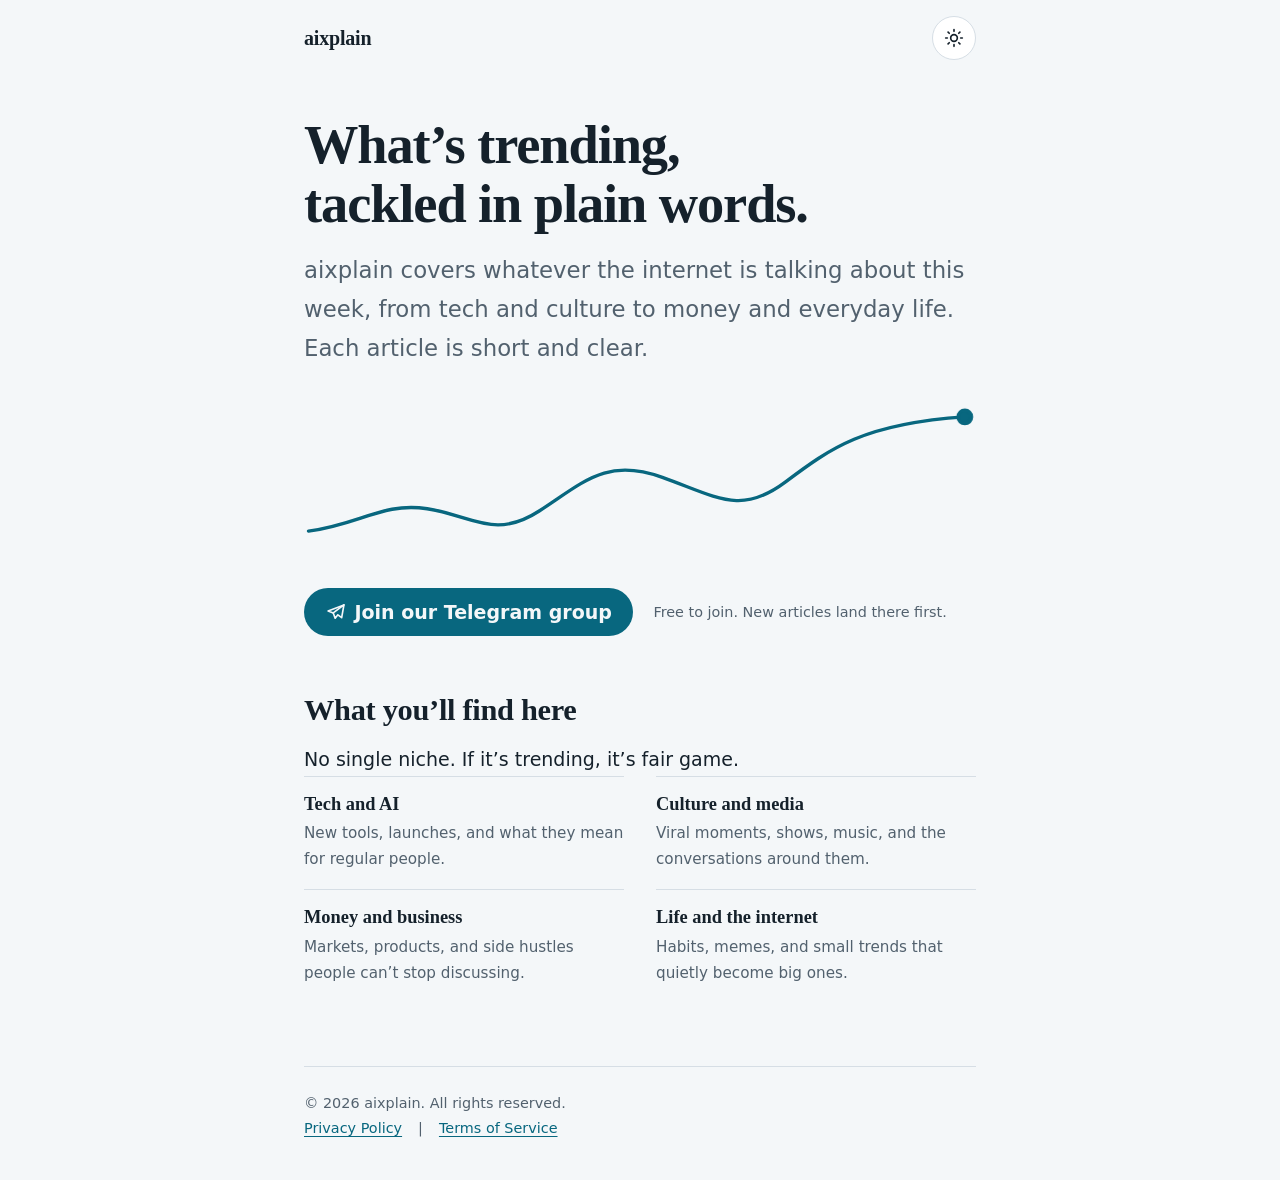
==== index.html @ e037e6d0 "First version" ====
<!doctype html>
<html lang="en">
  <head>
    <meta charset="utf-8" />
    <meta
      name="viewport"
      content="width=device-width, initial-scale=1, viewport-fit=cover"
    />
    <title>aixplain | Trend Chaser</title>
    <meta
      name="description"
      content="aixplain tackle whatever is trending, from tech and culture to money and the internet, in clear, quick reads."
    />
    <meta name="author" content="omniswa-ai" />
    <meta
      name="robots"
      content="index, follow, max-snippet:-1, max-image-preview:large"
    />
    <meta name="color-scheme" content="light dark" />
    <meta
      name="theme-color"
      content="#f4f7f9"
      media="(prefers-color-scheme: light)"
    />
    <meta
      name="theme-color"
      content="#0e151c"
      media="(prefers-color-scheme: dark)"
    />
    <link rel="canonical" href="https://omniswa-ai.github.io/3NDING/" />
    <meta property="og:type" content="website" />
    <meta property="og:site_name" content="aixplain" />
    <meta property="og:locale" content="en_US" />
    <meta property="og:title" content="aixplain | Trend Chaser" />
    <meta
      property="og:description"
      content="Clear, quick reads on whatever is trending, written with the help of AI."
    />
    <meta property="og:url" content="https://omniswa-ai.github.io/3NDING/" />
    <meta name="twitter:card" content="summary" />
    <meta name="twitter:title" content="aixplain | Trend Chaser" />
    <meta
      name="twitter:description"
      content="Clear, quick reads on whatever is trending, written with the help of AI."
    />
    <link rel="stylesheet" href="css/blog.css" />
    <link rel="stylesheet" href="css/index.css" />
    <script type="application/ld+json">
      {
        "@context": "https://schema.org",
        "@type": "WebSite",
        "name": "aixplain",
        "url": "https://omniswa-ai.github.io/3NDING/",
        "description": "Clear, quick reads on whatever is trending.",
        "inLanguage": "en",
        "publisher": { "@type": "Organization", "name": "aixplain" }
      }
    </script>
    <script>
      try {
        var t = localStorage.getItem("theme");
        if (t === "light" || t === "dark")
          document.documentElement.dataset.theme = t;
      } catch (e) {}
    </script>
  </head>
  <body>
    <a class="skip" href="#main">Skip to main content</a>

    <div class="wrap">
      <header class="masthead">
        <a class="brand" href="./">aixplain</a>
        <button
          class="icon-btn"
          type="button"
          id="theme-toggle"
          aria-label="Switch theme"
        >
          <svg
            id="icon-sun"
            width="20"
            height="20"
            viewBox="0 0 24 24"
            fill="none"
            stroke="currentColor"
            stroke-width="2"
            stroke-linecap="round"
            aria-hidden="true"
          >
            <circle cx="12" cy="12" r="4" />
            <path
              d="M12 2v2M12 20v2M4.9 4.9l1.4 1.4M17.7 17.7l1.4 1.4M2 12h2M20 12h2M4.9 19.1l1.4-1.4M17.7 6.3l1.4-1.4"
            />
          </svg>
          <svg
            id="icon-moon"
            width="20"
            height="20"
            viewBox="0 0 24 24"
            fill="none"
            stroke="currentColor"
            stroke-width="2"
            stroke-linecap="round"
            stroke-linejoin="round"
            aria-hidden="true"
            hidden
          >
            <path d="M21 12.8A9 9 0 1 1 11.2 3a7 7 0 0 0 9.8 9.8z" />
          </svg>
        </button>
      </header>
    </div>

    <main id="main" class="wrap">
      <section class="hero" aria-labelledby="hero-title">
        <h1 id="hero-title">What’s trending, tackled in plain words.</h1>
        <p class="deck">
          aixplain covers whatever the internet is talking about this week, from
          tech and culture to money and everyday life. Each article is short and
          clear.
        </p>

        <svg
          class="trend"
          viewBox="0 0 600 140"
          fill="none"
          stroke="currentColor"
          stroke-width="3"
          stroke-linecap="round"
          stroke-linejoin="round"
          aria-hidden="true"
        >
          <path
            class="trend__line"
            pathLength="1"
            d="M4 118 C 50 112, 70 92, 110 98 S 170 126, 210 100 S 270 52, 320 70 S 390 104, 430 74 S 500 22, 590 16"
          />
          <circle
            class="trend__dot"
            cx="590"
            cy="16"
            r="6"
            fill="currentColor"
          />
        </svg>

        <div class="cta">
          <a
            class="btn"
            href="https://t.me/your-group-name"
            rel="noopener"
            target="_blank"
          >
            <svg
              width="20"
              height="20"
              viewBox="0 0 24 24"
              fill="none"
              stroke="currentColor"
              stroke-width="2"
              stroke-linecap="round"
              stroke-linejoin="round"
              aria-hidden="true"
            >
              <path d="M21.5 3.5 2.5 10.8l6.2 2.3 2.3 6.4 3.2-4.1 4.6 3.4z" />
              <path d="m8.7 13.1 12.8-9.6" />
            </svg>
            Join our Telegram group
          </a>
          <p class="cta__note">Free to join. New articles land there first.</p>
        </div>
      </section>

      <section aria-labelledby="topics-title">
        <h2 id="topics-title">What you’ll find here</h2>
        <p>No single niche. If it’s trending, it’s fair game.</p>
        <dl class="topics">
          <div>
            <dt>Tech and AI</dt>
            <dd>New tools, launches, and what they mean for regular people.</dd>
          </div>
          <div>
            <dt>Culture and media</dt>
            <dd>
              Viral moments, shows, music, and the conversations around them.
            </dd>
          </div>
          <div>
            <dt>Money and business</dt>
            <dd>
              Markets, products, and side hustles people can’t stop discussing.
            </dd>
          </div>
          <div>
            <dt>Life and the internet</dt>
            <dd>
              Habits, memes, and small trends that quietly become big ones.
            </dd>
          </div>
        </dl>
      </section>
    </main>

    <div class="wrap">
      <footer>
        <div>
          © <span id="current-year">2026</span> aixplain. All rights reserved.
        </div>
        <div class="legal">
          <a href="#">Privacy Policy</a> |
          <a href="#"> Terms of Service</a>
        </div>
      </footer>
    </div>

    <script src="js/index.js" type="module" defer></script>
  </body>
</html>
---- css/blog.css ----
:root {
  color-scheme: light dark;
  --bg: light-dark(#f4f7f9, #0e151c);
  --surface: light-dark(#ffffff, #151f29);
  --text: light-dark(#15212b, #e3eaf0);
  --muted: light-dark(#52616e, #9bacb9);
  --accent: light-dark(#08677f, #62c6e4);
  --border: light-dark(#d6dee5, #263441);
  --code: light-dark(#e8eef3, #182430);
  --font-body:
    ui-sans-serif, system-ui, -apple-system, "Segoe UI", Roboto,
    "Helvetica Neue", Arial, sans-serif;
  --font-head:
    ui-serif, "Iowan Old Style", "Palatino Linotype", Georgia,
    "Times New Roman", serif;
  --font-mono:
    ui-monospace, SFMono-Regular, Menlo, Consolas, "Liberation Mono", monospace;
  --radius: 0.75rem;
  --ease: cubic-bezier(0.2, 0.7, 0.2, 1);
  box-sizing: border-box;
  padding-top: env(safe-area-inset-top, 0px);
  padding-bottom: env(safe-area-inset-bottom, 0px);
}
:root[data-theme="light"] {
  color-scheme: light;
}
:root[data-theme="dark"] {
  color-scheme: dark;
}
html {
  scroll-behavior: smooth;
  scroll-padding-top: calc(env(safe-area-inset-top, 0px) + 1rem);
  -webkit-text-size-adjust: 100%;
}
html:has(dialog[open]) {
  overflow: hidden;
}
*,
*::before,
*::after {
  box-sizing: border-box;
}
* {
  margin: 0;
}
body {
  min-height: 100dvh;
  padding-bottom: 6.5rem;
  background: var(--bg);
  color: var(--text);
  font: clamp(1.0625rem, 1rem + 0.3vw, 1.1875rem)/1.7 var(--font-body);
  -webkit-font-smoothing: antialiased;
  overflow-x: hidden;
}
button {
  font: inherit;
  color: inherit;
  cursor: pointer;
}
svg {
  display: block;
  flex: none;
}
svg[hidden] {
  display: none;
}
:focus-visible {
  outline: 2px solid var(--accent);
  outline-offset: 3px;
  border-radius: 0.25rem;
}
.skip {
  position: absolute;
  inset-inline-start: 1rem;
  top: -4rem;
  padding: 0.6rem 1rem;
  background: var(--accent);
  color: var(--bg);
  border-radius: 0.5rem;
  z-index: 30;
}
.skip:focus {
  top: 1rem;
}
.wrap {
  width: min(100% - 2rem, 42rem);
  margin-inline: auto;
}

.masthead {
  display: flex;
  align-items: center;
  justify-content: space-between;
  padding-block: 1rem;
}
.brand {
  font: 700 1.25rem var(--font-head);
  color: var(--text);
  text-decoration: none;
  letter-spacing: -0.01em;
}
.icon-btn {
  display: grid;
  place-items: center;
  width: 2.75rem;
  height: 2.75rem;
  border: 1px solid var(--border);
  border-radius: 50%;
  background: var(--surface);
}
.icon-btn:hover {
  border-color: var(--accent);
}

article > header {
  padding-block: 2.5rem 1rem;
}
h1 {
  font: 700 clamp(2.1rem, 1.4rem + 3.4vw, 3.4rem)/1.08 var(--font-head);
  letter-spacing: -0.02em;
  text-wrap: balance;
}
.deck {
  margin-top: 1.1rem;
  color: var(--muted);
  font-size: 1.2em;
  text-wrap: pretty;
}
.meta {
  display: flex;
  flex-wrap: wrap;
  gap: 0.25rem 1rem;
  margin-top: 1.5rem;
  padding-top: 1rem;
  border-top: 1px solid var(--border);
  color: var(--muted);
  font-size: 0.9rem;
}
h2,
h3 {
  scroll-margin-top: 1rem;
  text-wrap: balance;
}
h2 {
  margin-top: 3rem;
  font: 700 clamp(1.5rem, 1.2rem + 1.2vw, 1.9rem)/1.2 var(--font-head);
  letter-spacing: -0.01em;
}
h3 {
  margin-top: 2rem;
  font: 650 1.15rem/1.35 var(--font-body);
}
h2 + *,
h3 + * {
  margin-top: 0.9rem;
}
p,
ul,
ol,
.table-wrap,
pre {
  margin-top: 1.1rem;
}
h2 + p,
h3 + p,
h2 + h3 {
  margin-top: 0.9rem;
}
p {
  max-width: 65ch;
  text-wrap: pretty;
}
a {
  color: var(--accent);
  text-underline-offset: 0.2em;
  text-decoration-thickness: 1px;
}
a:hover {
  text-decoration-thickness: 2px;
}
ul,
ol {
  padding-inline-start: 1.4rem;
  max-width: 65ch;
}
li {
  padding-inline-start: 0.25rem;
}
li + li {
  margin-top: 0.45rem;
}
li::marker {
  color: var(--accent);
}
hr {
  height: 1px;
  margin-block: 3rem;
  border: 0;
  background: var(--border);
}
code {
  padding: 0.12em 0.35em;
  border-radius: 0.35rem;
  background: var(--code);
  font: 0.88em var(--font-mono);
}
pre {
  padding: 1rem 1.1rem;
  border-radius: var(--radius);
  background: var(--code);
  border: 1px solid var(--border);
  overflow-x: auto;
  font: 0.875rem/1.65 var(--font-mono);
  tab-size: 2;
}
pre code {
  padding: 0;
  background: none;
  font: inherit;
}
.table-wrap {
  overflow-x: auto;
  border: 1px solid var(--border);
  border-radius: var(--radius);
  background: var(--surface);
}
table {
  width: 100%;
  border-collapse: collapse;
  font-size: 0.95rem;
}
caption {
  padding: 0.8rem 1rem;
  text-align: start;
  color: var(--muted);
  font-size: 0.85rem;
}
th,
td {
  padding: 0.7rem 1rem;
  text-align: start;
  vertical-align: top;
  border-top: 1px solid var(--border);
}
th {
  font-weight: 650;
  white-space: nowrap;
}
thead th {
  color: var(--muted);
  font-size: 0.8rem;
  font-weight: 600;
}
footer {
  margin-top: 4rem;
  padding-block: 1.5rem;
  border-top: 1px solid var(--border);
  color: var(--muted);
  font-size: 0.9rem;
}
.legal {
  display: flex;
  gap: 0 1rem;
}

.pill {
  position: fixed;
  inset-inline: 0;
  bottom: calc(env(safe-area-inset-bottom, 0px) + 0.75rem);
  z-index: 10;
  display: flex;
  width: max-content;
  max-width: calc(100% - 1rem);
  margin-inline: auto;
  gap: 0.15rem;
  padding: 0.3rem;
  border: 1px solid var(--border);
  border-radius: 999px;
  background: color-mix(in srgb, var(--surface) 86%, transparent);
  -webkit-backdrop-filter: blur(14px);
  backdrop-filter: blur(14px);
  box-shadow: 0 8px 28px rgb(0 0 0 / 0.16);
}
.pill button {
  display: flex;
  align-items: center;
  gap: 0.45rem;
  min-height: 2.75rem;
  padding-inline: 0.95rem;
  border: 0;
  border-radius: 999px;
  background: none;
  font-size: 0.9rem;
  font-weight: 550;
}
.pill button:hover {
  background: var(--code);
}
.pill svg {
  color: var(--accent);
}
.toast {
  position: fixed;
  inset-inline: 0;
  bottom: calc(env(safe-area-inset-bottom, 0px) + 4.8rem);
  z-index: 11;
  width: max-content;
  max-width: calc(100% - 2rem);
  margin-inline: auto;
  padding: 0.55rem 1rem;
  border-radius: 999px;
  background: var(--text);
  color: var(--bg);
  font-size: 0.9rem;
  opacity: 0;
  transform: translateY(0.5rem);
  transition:
    opacity 0.2s,
    transform 0.2s var(--ease);
  pointer-events: none;
}
.toast[data-show] {
  opacity: 1;
  transform: none;
}

.sheet {
  width: 100%;
  max-width: 40rem;
  max-height: 72dvh;
  margin: auto auto 0;
  padding: 0;
  border: 1px solid var(--border);
  border-bottom: 0;
  border-radius: 1.25rem 1.25rem 0 0;
  background: var(--surface);
  color: var(--text);
  overflow: hidden;
}
.sheet[open] {
  display: flex;
  flex-direction: column;
  animation: rise 0.28s var(--ease);
}
.sheet::backdrop {
  background: rgb(5 10 15 / 0.5);
  animation: fade 0.28s;
}
.sheet__head {
  display: flex;
  align-items: center;
  justify-content: space-between;
  padding: 1.1rem 1rem 0.5rem 1.25rem;
}
.sheet__head::before {
  content: "";
  position: absolute;
  top: 0.5rem;
  inset-inline: 0;
  width: 2.5rem;
  height: 0.25rem;
  margin-inline: auto;
  border-radius: 1rem;
  background: var(--border);
}
.sheet__title {
  font: 700 1.15rem var(--font-head);
}
.toc {
  overflow-y: auto;
  overscroll-behavior: contain;
  padding: 0 0.75rem calc(env(safe-area-inset-bottom, 0px) + 1rem);
  list-style: none;
  margin: 0;
  max-width: none;
}
.toc li {
  margin: 0;
  padding: 0;
}
.toc a {
  display: block;
  padding: 0.65rem 0.75rem;
  border-radius: 0.6rem;
  color: var(--text);
  text-decoration: none;
  line-height: 1.35;
}
.toc a:hover {
  background: var(--code);
}
.toc [data-level="3"] a {
  padding-inline-start: 1.75rem;
  color: var(--muted);
  font-size: 0.95rem;
}
.toc a[aria-current="true"] {
  background: var(--code);
  color: var(--accent);
  font-weight: 600;
}
@keyframes rise {
  from {
    transform: translateY(100%);
  }
}
@keyframes fade {
  from {
    opacity: 0;
  }
}
@media (prefers-reduced-motion: reduce) {
  html {
    scroll-behavior: auto;
  }
  *,
  *::before,
  *::after {
    animation-duration: 0.01ms !important;
    transition-duration: 0.01ms !important;
  }
}
---- css/index.css ----
/* Home page styles. Loads after blog.css and reuses its tokens. */
body {
  padding-bottom: 1rem;
}

.hero {
  padding-block: 2.5rem 0.5rem;
}
.hero .deck {
  max-width: 52ch;
}

/* Trend line: the one memorable element */
.trend {
  width: 100%;
  height: auto;
  margin-top: 2rem;
  color: var(--accent);
  overflow: visible;
}
.trend__line {
  stroke-dasharray: 1;
  stroke-dashoffset: 1;
  animation: draw 1.8s var(--ease) 0.2s forwards;
}
.trend__dot {
  opacity: 0;
  animation: pop 0.4s var(--ease) 1.8s forwards;
}
@keyframes draw {
  to {
    stroke-dashoffset: 0;
  }
}
@keyframes pop {
  to {
    opacity: 1;
  }
}

/* Single call to action */
.cta {
  display: flex;
  flex-wrap: wrap;
  align-items: center;
  gap: 0.75rem 1.25rem;
  margin-top: 2rem;
}
.cta__note {
  margin: 0;
  color: var(--muted);
  font-size: 0.9rem;
}
.btn {
  display: inline-flex;
  align-items: center;
  gap: 0.55rem;
  min-height: 2.75rem;
  padding: 0.5rem 1.35rem;
  border-radius: 999px;
  background: var(--accent);
  color: var(--bg);
  font-weight: 650;
  text-decoration: none;
}
.btn:hover {
  filter: brightness(1.08);
}
.btn:focus-visible {
  outline-offset: 3px;
  border-radius: 999px;
}

/* Topics: ruled list, not cards */
.topics {
  display: grid;
  grid-template-columns: repeat(auto-fit, minmax(min(100%, 17rem), 1fr));
  column-gap: 2rem;
}
.topics > div {
  padding-block: 1rem;
  border-top: 1px solid var(--border);
}
.topics dt {
  font: 700 1.15rem/1.3 var(--font-head);
}
.topics dd {
  margin-top: 0.3rem;
  color: var(--muted);
  font-size: 0.95rem;
}
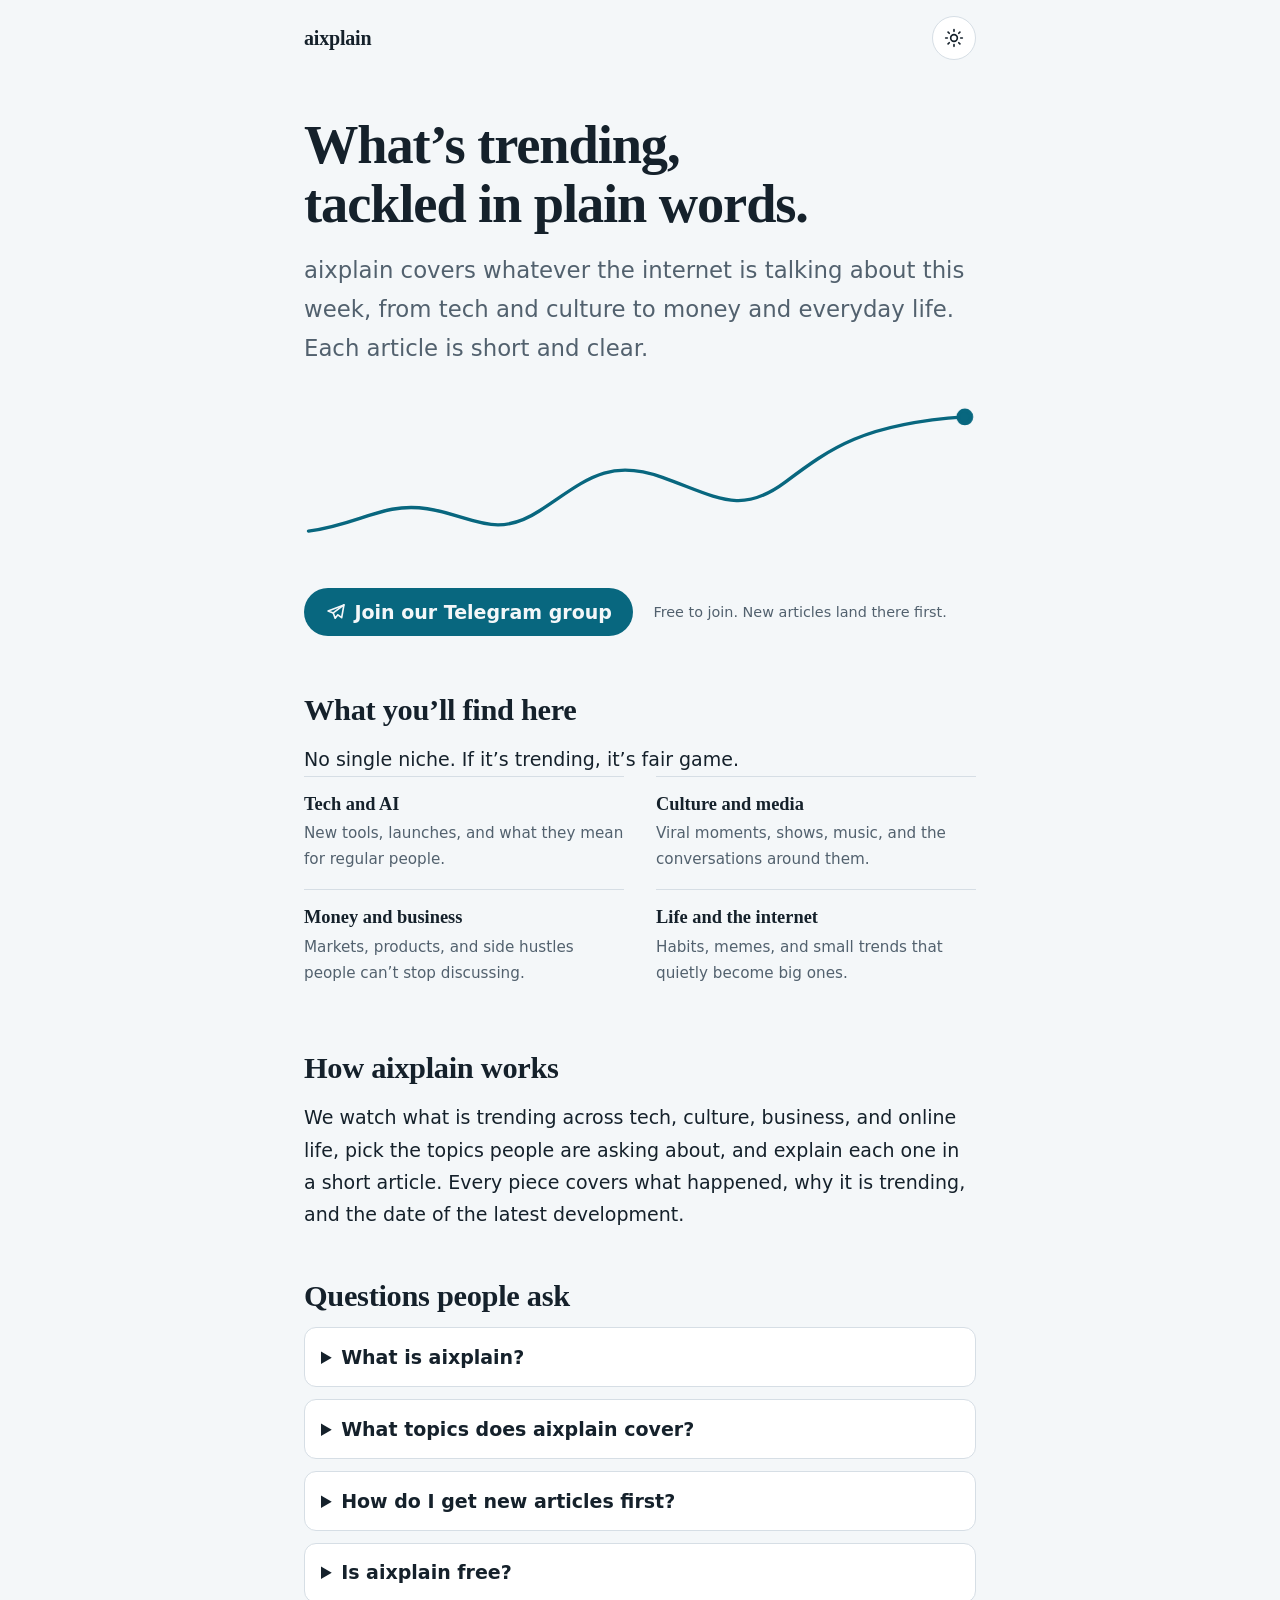
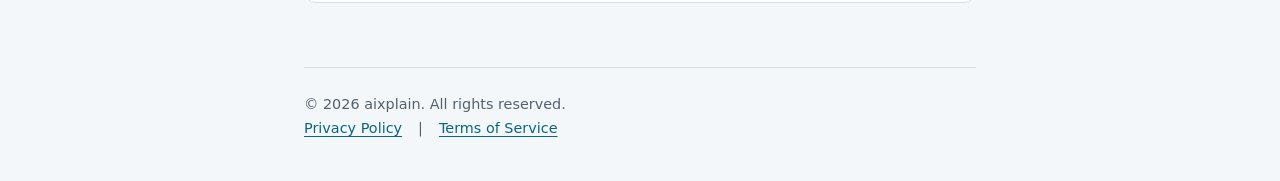
==== commit 5e9c2207: "Final version" ====
--- a/index.html
+++ b/index.html
@@ -1,218 +1,192 @@
 <!doctype html>
 <html lang="en">
-  <head>
-    <meta charset="utf-8" />
-    <meta
-      name="viewport"
-      content="width=device-width, initial-scale=1, viewport-fit=cover"
-    />
-    <title>aixplain | Trend Chaser</title>
-    <meta
-      name="description"
-      content="aixplain tackle whatever is trending, from tech and culture to money and the internet, in clear, quick reads."
-    />
-    <meta name="author" content="omniswa-ai" />
-    <meta
-      name="robots"
-      content="index, follow, max-snippet:-1, max-image-preview:large"
-    />
-    <meta name="color-scheme" content="light dark" />
-    <meta
-      name="theme-color"
-      content="#f4f7f9"
-      media="(prefers-color-scheme: light)"
-    />
-    <meta
-      name="theme-color"
-      content="#0e151c"
-      media="(prefers-color-scheme: dark)"
-    />
-    <link rel="canonical" href="https://omniswa-ai.github.io/3NDING/" />
-    <meta property="og:type" content="website" />
-    <meta property="og:site_name" content="aixplain" />
-    <meta property="og:locale" content="en_US" />
-    <meta property="og:title" content="aixplain | Trend Chaser" />
-    <meta
-      property="og:description"
-      content="Clear, quick reads on whatever is trending, written with the help of AI."
-    />
-    <meta property="og:url" content="https://omniswa-ai.github.io/3NDING/" />
-    <meta name="twitter:card" content="summary" />
-    <meta name="twitter:title" content="aixplain | Trend Chaser" />
-    <meta
-      name="twitter:description"
-      content="Clear, quick reads on whatever is trending, written with the help of AI."
-    />
-    <link rel="stylesheet" href="css/blog.css" />
-    <link rel="stylesheet" href="css/index.css" />
-    <script type="application/ld+json">
+
+<head>
+  <meta charset="utf-8" />
+  <meta name="viewport" content="width=device-width, initial-scale=1, viewport-fit=cover" />
+  <title>aixplain | Trending Topics Explained in Plain Words</title>
+  <meta name="description"
+    content="aixplain explains what's trending in AI, tech, culture, money, and online life in short, plain-language articles you can read in a few minutes. Free to read." />
+  <meta name="keywords"
+    content="trending topics, AI news explained, tech trends, internet culture, viral topics, money and business trends" />
+  <meta name="author" content="xclnt-sensai" />
+  <meta name="robots" content="index, follow, max-snippet:-1, max-image-preview:large" />
+  <meta name="color-scheme" content="light dark" />
+  <meta name="theme-color" content="#f4f7f9" media="(prefers-color-scheme: light)" />
+  <meta name="theme-color" content="#0e151c" media="(prefers-color-scheme: dark)" />
+  <link rel="canonical" href="https://aixplain.pages.dev" />
+  <meta property="og:type" content="website" />
+  <meta property="og:site_name" content="aixplain" />
+  <meta property="og:locale" content="en_US" />
+  <meta property="og:title" content="aixplain | Trending Topics Explained in Plain Words" />
+  <meta property="og:description" content="Short, plain-language articles on whatever is trending in AI, tech, culture, and money." />
+  <meta property="og:url" content="https://aixplain.pages.dev" />
+  <meta property="og:image" content="https://aixplain.pages.dev/images/aixplain-home.webp" />
+  <meta property="og:image:width" content="1200" />
+  <meta property="og:image:height" content="630" />
+  <meta property="og:image:alt" content="aixplain: trending topics explained in plain words" />
+  <meta name="twitter:card" content="summary_large_image" />
+  <meta name="twitter:title" content="aixplain | Trending Topics Explained in Plain Words" />
+  <meta name="twitter:description" content="Short, plain-language articles on whatever is trending." />
+  <meta name="twitter:image" content="https://aixplain.pages.dev/images/aixplain-home.webp" /> 
+  <link rel="stylesheet" href="css/blog.css" />
+  <link rel="stylesheet" href="css/index.css" />
+  <script type="application/ld+json">
+  {
+    "@context": "https://schema.org",
+    "@graph": [
       {
-        "@context": "https://schema.org",
         "@type": "WebSite",
+        "@id": "https://aixplain.pages.dev/#website",
         "name": "aixplain",
-        "url": "https://omniswa-ai.github.io/3NDING/",
-        "description": "Clear, quick reads on whatever is trending.",
+        "url": "https://aixplain.pages.dev/",
+        "description": "Short, plain-language articles on whatever is trending in tech, culture, money, and the internet.",
         "inLanguage": "en",
-        "publisher": { "@type": "Organization", "name": "aixplain" }
+        "publisher": { "@id": "https://aixplain.pages.dev/#org" }
+      },
+      {
+        "@type": "Organization",
+        "@id": "https://aixplain.pages.dev/#org",
+        "name": "aixplain",
+        "url": "https://aixplain.pages.dev/"
+      },
+      {
+        "@type": "Blog",
+        "@id": "https://aixplain.pages.dev/#blog",
+        "name": "aixplain",
+        "url": "https://aixplain.pages.dev/blogs/",
+        "isPartOf": { "@id": "https://aixplain.pages.dev/#website" },
+        "inLanguage": "en"
       }
-    </script>
-    <script>
-      try {
-        var t = localStorage.getItem("theme");
-        if (t === "light" || t === "dark")
-          document.documentElement.dataset.theme = t;
-      } catch (e) {}
-    </script>
-  </head>
-  <body>
-    <a class="skip" href="#main">Skip to main content</a>
+    ]
+  }
+  </script>
+  <script>
+    try {
+      var t = localStorage.getItem("theme");
+      if (t === "light" || t === "dark")
+        document.documentElement.dataset.theme = t;
+    } catch (e) {}
+  </script>
+</head>
 
-    <div class="wrap">
-      <header class="masthead">
-        <a class="brand" href="./">aixplain</a>
-        <button
-          class="icon-btn"
-          type="button"
-          id="theme-toggle"
-          aria-label="Switch theme"
-        >
-          <svg
-            id="icon-sun"
-            width="20"
-            height="20"
-            viewBox="0 0 24 24"
-            fill="none"
-            stroke="currentColor"
-            stroke-width="2"
-            stroke-linecap="round"
-            aria-hidden="true"
-          >
-            <circle cx="12" cy="12" r="4" />
-            <path
-              d="M12 2v2M12 20v2M4.9 4.9l1.4 1.4M17.7 17.7l1.4 1.4M2 12h2M20 12h2M4.9 19.1l1.4-1.4M17.7 6.3l1.4-1.4"
-            />
+<body>
+  <a class="skip" href="#main">Skip to main content</a>
+  
+  <div class="wrap">
+    <header class="masthead">
+      <a class="brand" href="./">aixplain</a>
+      <button class="icon-btn" type="button" id="theme-toggle" aria-label="Switch theme">
+        <svg id="icon-sun" width="20" height="20" viewBox="0 0 24 24" fill="none" stroke="currentColor" stroke-width="2" stroke-linecap="round" aria-hidden="true">
+          <circle cx="12" cy="12" r="4" />
+          <path d="M12 2v2M12 20v2M4.9 4.9l1.4 1.4M17.7 17.7l1.4 1.4M2 12h2M20 12h2M4.9 19.1l1.4-1.4M17.7 6.3l1.4-1.4" />
+        </svg>
+        <svg id="icon-moon" width="20" height="20" viewBox="0 0 24 24" fill="none" stroke="currentColor" stroke-width="2" stroke-linecap="round" stroke-linejoin="round" aria-hidden="true" hidden>
+          <path d="M21 12.8A9 9 0 1 1 11.2 3a7 7 0 0 0 9.8 9.8z" />
+        </svg>
+      </button>
+    </header>
+  </div>
+  
+  <main id="main" class="wrap">
+    <section class="hero" aria-labelledby="hero-title">
+      <h1 id="hero-title">What’s trending, tackled in plain words.</h1>
+      <p class="deck">
+        aixplain covers whatever the internet is talking about this week, from
+        tech and culture to money and everyday life. Each article is short and
+        clear.
+      </p>
+      
+      <svg class="trend" viewBox="0 0 600 140" fill="none" stroke="currentColor" stroke-width="3" stroke-linecap="round" stroke-linejoin="round" aria-hidden="true">
+        <path class="trend__line" pathLength="1" d="M4 118 C 50 112, 70 92, 110 98 S 170 126, 210 100 S 270 52, 320 70 S 390 104, 430 74 S 500 22, 590 16" />
+        <circle class="trend__dot" cx="590" cy="16" r="6" fill="currentColor" />
+      </svg>
+      
+      <div class="cta">
+        <a class="btn" href="https://t.me/your-group-name" rel="noopener" target="_blank">
+          <svg width="20" height="20" viewBox="0 0 24 24" fill="none" stroke="currentColor" stroke-width="2" stroke-linecap="round" stroke-linejoin="round" aria-hidden="true">
+            <path d="M21.5 3.5 2.5 10.8l6.2 2.3 2.3 6.4 3.2-4.1 4.6 3.4z" />
+            <path d="m8.7 13.1 12.8-9.6" />
           </svg>
-          <svg
-            id="icon-moon"
-            width="20"
-            height="20"
-            viewBox="0 0 24 24"
-            fill="none"
-            stroke="currentColor"
-            stroke-width="2"
-            stroke-linecap="round"
-            stroke-linejoin="round"
-            aria-hidden="true"
-            hidden
-          >
-            <path d="M21 12.8A9 9 0 1 1 11.2 3a7 7 0 0 0 9.8 9.8z" />
-          </svg>
-        </button>
-      </header>
-    </div>
+          Join our Telegram group
+        </a>
+        <p class="cta__note">Free to join. New articles land there first.</p>
+      </div>
+    </section>
+    
+    <section aria-labelledby="topics-title">
+      <h2 id="topics-title">What you’ll find here</h2>
+      <p>No single niche. If it’s trending, it’s fair game.</p>
+      <dl class="topics">
+        <div>
+          <dt>Tech and AI</dt>
+          <dd>New tools, launches, and what they mean for regular people.</dd>
+        </div>
+        <div>
+          <dt>Culture and media</dt>
+          <dd>
+            Viral moments, shows, music, and the conversations around them.
+          </dd>
+        </div>
+        <div>
+          <dt>Money and business</dt>
+          <dd>
+            Markets, products, and side hustles people can’t stop discussing.
+          </dd>
+        </div>
+        <div>
+          <dt>Life and the internet</dt>
+          <dd>
+            Habits, memes, and small trends that quietly become big ones.
+          </dd>
+        </div>
+      </dl>
+    </section>
 
-    <main id="main" class="wrap">
-      <section class="hero" aria-labelledby="hero-title">
-        <h1 id="hero-title">What’s trending, tackled in plain words.</h1>
-        <p class="deck">
-          aixplain covers whatever the internet is talking about this week, from
-          tech and culture to money and everyday life. Each article is short and
-          clear.
-        </p>
+    <section aria-labelledby="how-title">
+      <h2 id="how-title">How aixplain works</h2>
+      <p>
+        We watch what is trending across tech, culture, business, and online
+        life, pick the topics people are asking about, and explain each one in
+        a short article. Every piece covers what happened, why it is trending,
+        and the date of the latest development.
+      </p>
+    </section>
+    
+    <section aria-labelledby="faq-title">
+      <h2 id="faq-title">Questions people ask</h2>
+      <details name="faq">
+        <summary>What is aixplain?</summary>
+        <p>A free reading site that explains trending topics in plain language.</p>
+      </details>
+      <details name="faq">
+        <summary>What topics does aixplain cover?</summary>
+        <p>AI and technology, culture and media, money and business, and everyday life online.</p>
+      </details>
+      <details name="faq">
+        <summary>How do I get new articles first?</summary>
+        <p>Join the Telegram group. New articles are posted there first.</p>
+      </details>
+      <details name="faq">
+        <summary>Is aixplain free?</summary>
+        <p>Yes. The site is free to read and supported by ads.</p>
+      </details>
+    </section>
+  </main>
+  
+  <div class="wrap">
+    <footer>
+      <div>
+        © <span id="current-year">2026</span> aixplain. All rights reserved.
+      </div>
+      <div class="legal">
+        <a href="privacy.html">Privacy Policy</a> |
+        <a href="terms.html">Terms of Service</a>
+      </div>
+    </footer>
+  </div>
+  
+  <script src="js/index.js" type="module" defer></script>
+</body>
 
-        <svg
-          class="trend"
-          viewBox="0 0 600 140"
-          fill="none"
-          stroke="currentColor"
-          stroke-width="3"
-          stroke-linecap="round"
-          stroke-linejoin="round"
-          aria-hidden="true"
-        >
-          <path
-            class="trend__line"
-            pathLength="1"
-            d="M4 118 C 50 112, 70 92, 110 98 S 170 126, 210 100 S 270 52, 320 70 S 390 104, 430 74 S 500 22, 590 16"
-          />
-          <circle
-            class="trend__dot"
-            cx="590"
-            cy="16"
-            r="6"
-            fill="currentColor"
-          />
-        </svg>
-
-        <div class="cta">
-          <a
-            class="btn"
-            href="https://t.me/your-group-name"
-            rel="noopener"
-            target="_blank"
-          >
-            <svg
-              width="20"
-              height="20"
-              viewBox="0 0 24 24"
-              fill="none"
-              stroke="currentColor"
-              stroke-width="2"
-              stroke-linecap="round"
-              stroke-linejoin="round"
-              aria-hidden="true"
-            >
-              <path d="M21.5 3.5 2.5 10.8l6.2 2.3 2.3 6.4 3.2-4.1 4.6 3.4z" />
-              <path d="m8.7 13.1 12.8-9.6" />
-            </svg>
-            Join our Telegram group
-          </a>
-          <p class="cta__note">Free to join. New articles land there first.</p>
-        </div>
-      </section>
-
-      <section aria-labelledby="topics-title">
-        <h2 id="topics-title">What you’ll find here</h2>
-        <p>No single niche. If it’s trending, it’s fair game.</p>
-        <dl class="topics">
-          <div>
-            <dt>Tech and AI</dt>
-            <dd>New tools, launches, and what they mean for regular people.</dd>
-          </div>
-          <div>
-            <dt>Culture and media</dt>
-            <dd>
-              Viral moments, shows, music, and the conversations around them.
-            </dd>
-          </div>
-          <div>
-            <dt>Money and business</dt>
-            <dd>
-              Markets, products, and side hustles people can’t stop discussing.
-            </dd>
-          </div>
-          <div>
-            <dt>Life and the internet</dt>
-            <dd>
-              Habits, memes, and small trends that quietly become big ones.
-            </dd>
-          </div>
-        </dl>
-      </section>
-    </main>
-
-    <div class="wrap">
-      <footer>
-        <div>
-          © <span id="current-year">2026</span> aixplain. All rights reserved.
-        </div>
-        <div class="legal">
-          <a href="#">Privacy Policy</a> |
-          <a href="#"> Terms of Service</a>
-        </div>
-      </footer>
-    </div>
-
-    <script src="js/index.js" type="module" defer></script>
-  </body>
-</html>
+</html>
--- a/css/blog.css
+++ b/css/blog.css
@@ -21,28 +21,35 @@
   padding-top: env(safe-area-inset-top, 0px);
   padding-bottom: env(safe-area-inset-bottom, 0px);
 }
+
 :root[data-theme="light"] {
   color-scheme: light;
 }
+
 :root[data-theme="dark"] {
   color-scheme: dark;
 }
+
 html {
   scroll-behavior: smooth;
   scroll-padding-top: calc(env(safe-area-inset-top, 0px) + 1rem);
   -webkit-text-size-adjust: 100%;
 }
+
 html:has(dialog[open]) {
   overflow: hidden;
 }
+
 *,
 *::before,
 *::after {
   box-sizing: border-box;
 }
+
 * {
   margin: 0;
 }
+
 body {
   min-height: 100dvh;
   padding-bottom: 6.5rem;
@@ -52,23 +59,28 @@
   -webkit-font-smoothing: antialiased;
   overflow-x: hidden;
 }
+
 button {
   font: inherit;
   color: inherit;
   cursor: pointer;
 }
+
 svg {
   display: block;
   flex: none;
 }
+
 svg[hidden] {
   display: none;
 }
+
 :focus-visible {
   outline: 2px solid var(--accent);
   outline-offset: 3px;
   border-radius: 0.25rem;
 }
+
 .skip {
   position: absolute;
   inset-inline-start: 1rem;
@@ -79,9 +91,11 @@
   border-radius: 0.5rem;
   z-index: 30;
 }
+
 .skip:focus {
   top: 1rem;
 }
+
 .wrap {
   width: min(100% - 2rem, 42rem);
   margin-inline: auto;
@@ -93,12 +107,14 @@
   justify-content: space-between;
   padding-block: 1rem;
 }
+
 .brand {
   font: 700 1.25rem var(--font-head);
   color: var(--text);
   text-decoration: none;
   letter-spacing: -0.01em;
 }
+
 .icon-btn {
   display: grid;
   place-items: center;
@@ -108,24 +124,28 @@
   border-radius: 50%;
   background: var(--surface);
 }
+
 .icon-btn:hover {
   border-color: var(--accent);
 }
 
-article > header {
+article>header {
   padding-block: 2.5rem 1rem;
 }
+
 h1 {
   font: 700 clamp(2.1rem, 1.4rem + 3.4vw, 3.4rem)/1.08 var(--font-head);
   letter-spacing: -0.02em;
   text-wrap: balance;
 }
+
 .deck {
   margin-top: 1.1rem;
   color: var(--muted);
   font-size: 1.2em;
   text-wrap: pretty;
 }
+
 .meta {
   display: flex;
   flex-wrap: wrap;
@@ -136,24 +156,29 @@
   color: var(--muted);
   font-size: 0.9rem;
 }
+
 h2,
 h3 {
   scroll-margin-top: 1rem;
   text-wrap: balance;
 }
+
 h2 {
   margin-top: 3rem;
   font: 700 clamp(1.5rem, 1.2rem + 1.2vw, 1.9rem)/1.2 var(--font-head);
   letter-spacing: -0.01em;
 }
+
 h3 {
   margin-top: 2rem;
   font: 650 1.15rem/1.35 var(--font-body);
 }
-h2 + *,
-h3 + * {
+
+h2+*,
+h3+* {
   margin-top: 0.9rem;
 }
+
 p,
 ul,
 ol,
@@ -161,96 +186,123 @@
 pre {
   margin-top: 1.1rem;
 }
-h2 + p,
-h3 + p,
-h2 + h3 {
+
+h2+p,
+h3+p,
+h2+h3 {
   margin-top: 0.9rem;
 }
+
 p {
   max-width: 65ch;
   text-wrap: pretty;
 }
+
 a {
   color: var(--accent);
   text-underline-offset: 0.2em;
   text-decoration-thickness: 1px;
 }
+
 a:hover {
   text-decoration-thickness: 2px;
 }
+
 ul,
 ol {
   padding-inline-start: 1.4rem;
   max-width: 65ch;
 }
+
 li {
   padding-inline-start: 0.25rem;
 }
-li + li {
+
+li+li {
   margin-top: 0.45rem;
 }
+
 li::marker {
   color: var(--accent);
 }
+
 hr {
   height: 1px;
   margin-block: 3rem;
   border: 0;
   background: var(--border);
 }
+
 code {
   padding: 0.12em 0.35em;
   border-radius: 0.35rem;
   background: var(--code);
   font: 0.88em var(--font-mono);
-}
+  overflow-wrap: anywhere;
+}
+
 pre {
+  max-width: 100%;
   padding: 1rem 1.1rem;
   border-radius: var(--radius);
   background: var(--code);
   border: 1px solid var(--border);
   overflow-x: auto;
+  overscroll-behavior-x: contain;
   font: 0.875rem/1.65 var(--font-mono);
+  white-space: pre;
   tab-size: 2;
 }
+
 pre code {
   padding: 0;
   background: none;
   font: inherit;
-}
+  overflow-wrap: normal;
+}
+
 .table-wrap {
+  max-width: 100%;
   overflow-x: auto;
+  overscroll-behavior-x: contain;
   border: 1px solid var(--border);
   border-radius: var(--radius);
   background: var(--surface);
 }
+
 table {
   width: 100%;
   border-collapse: collapse;
   font-size: 0.95rem;
 }
+
 caption {
   padding: 0.8rem 1rem;
   text-align: start;
   color: var(--muted);
   font-size: 0.85rem;
 }
+
 th,
 td {
+  min-width: 9rem;
   padding: 0.7rem 1rem;
   text-align: start;
   vertical-align: top;
   border-top: 1px solid var(--border);
 }
+
 th {
   font-weight: 650;
-  white-space: nowrap;
-}
+}
+
 thead th {
+  white-space: normal;
   color: var(--muted);
   font-size: 0.8rem;
   font-weight: 600;
 }
+
 footer {
   margin-top: 4rem;
   padding-block: 1.5rem;
@@ -258,6 +310,7 @@
   color: var(--muted);
   font-size: 0.9rem;
 }
+
 .legal {
   display: flex;
   gap: 0 1rem;
@@ -281,6 +334,7 @@
   backdrop-filter: blur(14px);
   box-shadow: 0 8px 28px rgb(0 0 0 / 0.16);
 }
+
 .pill button {
   display: flex;
   align-items: center;
@@ -293,12 +347,15 @@
   font-size: 0.9rem;
   font-weight: 550;
 }
+
 .pill button:hover {
   background: var(--code);
 }
+
 .pill svg {
   color: var(--accent);
 }
+
 .toast {
   position: fixed;
   inset-inline: 0;
@@ -319,6 +376,7 @@
     transform 0.2s var(--ease);
   pointer-events: none;
 }
+
 .toast[data-show] {
   opacity: 1;
   transform: none;
@@ -337,21 +395,25 @@
   color: var(--text);
   overflow: hidden;
 }
+
 .sheet[open] {
   display: flex;
   flex-direction: column;
   animation: rise 0.28s var(--ease);
 }
+
 .sheet::backdrop {
   background: rgb(5 10 15 / 0.5);
   animation: fade 0.28s;
 }
+
 .sheet__head {
   display: flex;
   align-items: center;
   justify-content: space-between;
   padding: 1.1rem 1rem 0.5rem 1.25rem;
 }
+
 .sheet__head::before {
   content: "";
   position: absolute;
@@ -363,9 +425,11 @@
   border-radius: 1rem;
   background: var(--border);
 }
+
 .sheet__title {
   font: 700 1.15rem var(--font-head);
 }
+
 .toc {
   overflow-y: auto;
   overscroll-behavior: contain;
@@ -374,10 +438,12 @@
   margin: 0;
   max-width: none;
 }
+
 .toc li {
   margin: 0;
   padding: 0;
 }
+
 .toc a {
   display: block;
   padding: 0.65rem 0.75rem;
@@ -386,37 +452,44 @@
   text-decoration: none;
   line-height: 1.35;
 }
+
 .toc a:hover {
   background: var(--code);
 }
+
 .toc [data-level="3"] a {
   padding-inline-start: 1.75rem;
   color: var(--muted);
   font-size: 0.95rem;
 }
+
 .toc a[aria-current="true"] {
   background: var(--code);
   color: var(--accent);
   font-weight: 600;
 }
+
 @keyframes rise {
   from {
     transform: translateY(100%);
   }
 }
+
 @keyframes fade {
   from {
     opacity: 0;
   }
 }
+
 @media (prefers-reduced-motion: reduce) {
   html {
     scroll-behavior: auto;
   }
+  
   *,
   *::before,
   *::after {
     animation-duration: 0.01ms !important;
     transition-duration: 0.01ms !important;
   }
-}
+}
--- a/css/index.css
+++ b/css/index.css
@@ -6,6 +6,7 @@
 .hero {
   padding-block: 2.5rem 0.5rem;
 }
+
 .hero .deck {
   max-width: 52ch;
 }
@@ -18,20 +19,24 @@
   color: var(--accent);
   overflow: visible;
 }
+
 .trend__line {
   stroke-dasharray: 1;
   stroke-dashoffset: 1;
   animation: draw 1.8s var(--ease) 0.2s forwards;
 }
+
 .trend__dot {
   opacity: 0;
   animation: pop 0.4s var(--ease) 1.8s forwards;
 }
+
 @keyframes draw {
   to {
     stroke-dashoffset: 0;
   }
 }
+
 @keyframes pop {
   to {
     opacity: 1;
@@ -46,11 +51,13 @@
   gap: 0.75rem 1.25rem;
   margin-top: 2rem;
 }
+
 .cta__note {
   margin: 0;
   color: var(--muted);
   font-size: 0.9rem;
 }
+
 .btn {
   display: inline-flex;
   align-items: center;
@@ -63,9 +70,11 @@
   font-weight: 650;
   text-decoration: none;
 }
+
 .btn:hover {
   filter: brightness(1.08);
 }
+
 .btn:focus-visible {
   outline-offset: 3px;
   border-radius: 999px;
@@ -77,15 +86,37 @@
   grid-template-columns: repeat(auto-fit, minmax(min(100%, 17rem), 1fr));
   column-gap: 2rem;
 }
-.topics > div {
+
+.topics>div {
   padding-block: 1rem;
   border-top: 1px solid var(--border);
 }
+
 .topics dt {
   font: 700 1.15rem/1.3 var(--font-head);
 }
+
 .topics dd {
   margin-top: 0.3rem;
   color: var(--muted);
   font-size: 0.95rem;
 }
+
+main details {
+  margin-top: 0.75rem;
+  border: 1px solid var(--border);
+  border-radius: var(--radius);
+  background: var(--surface);
+}
+
+main summary {
+  cursor: pointer;
+  padding: 0.8rem 1rem;
+  min-height: 2.75rem;
+  font-weight: 650;
+}
+
+main details p {
+  padding: 0 1rem 1rem;
+  margin: 0;
+}
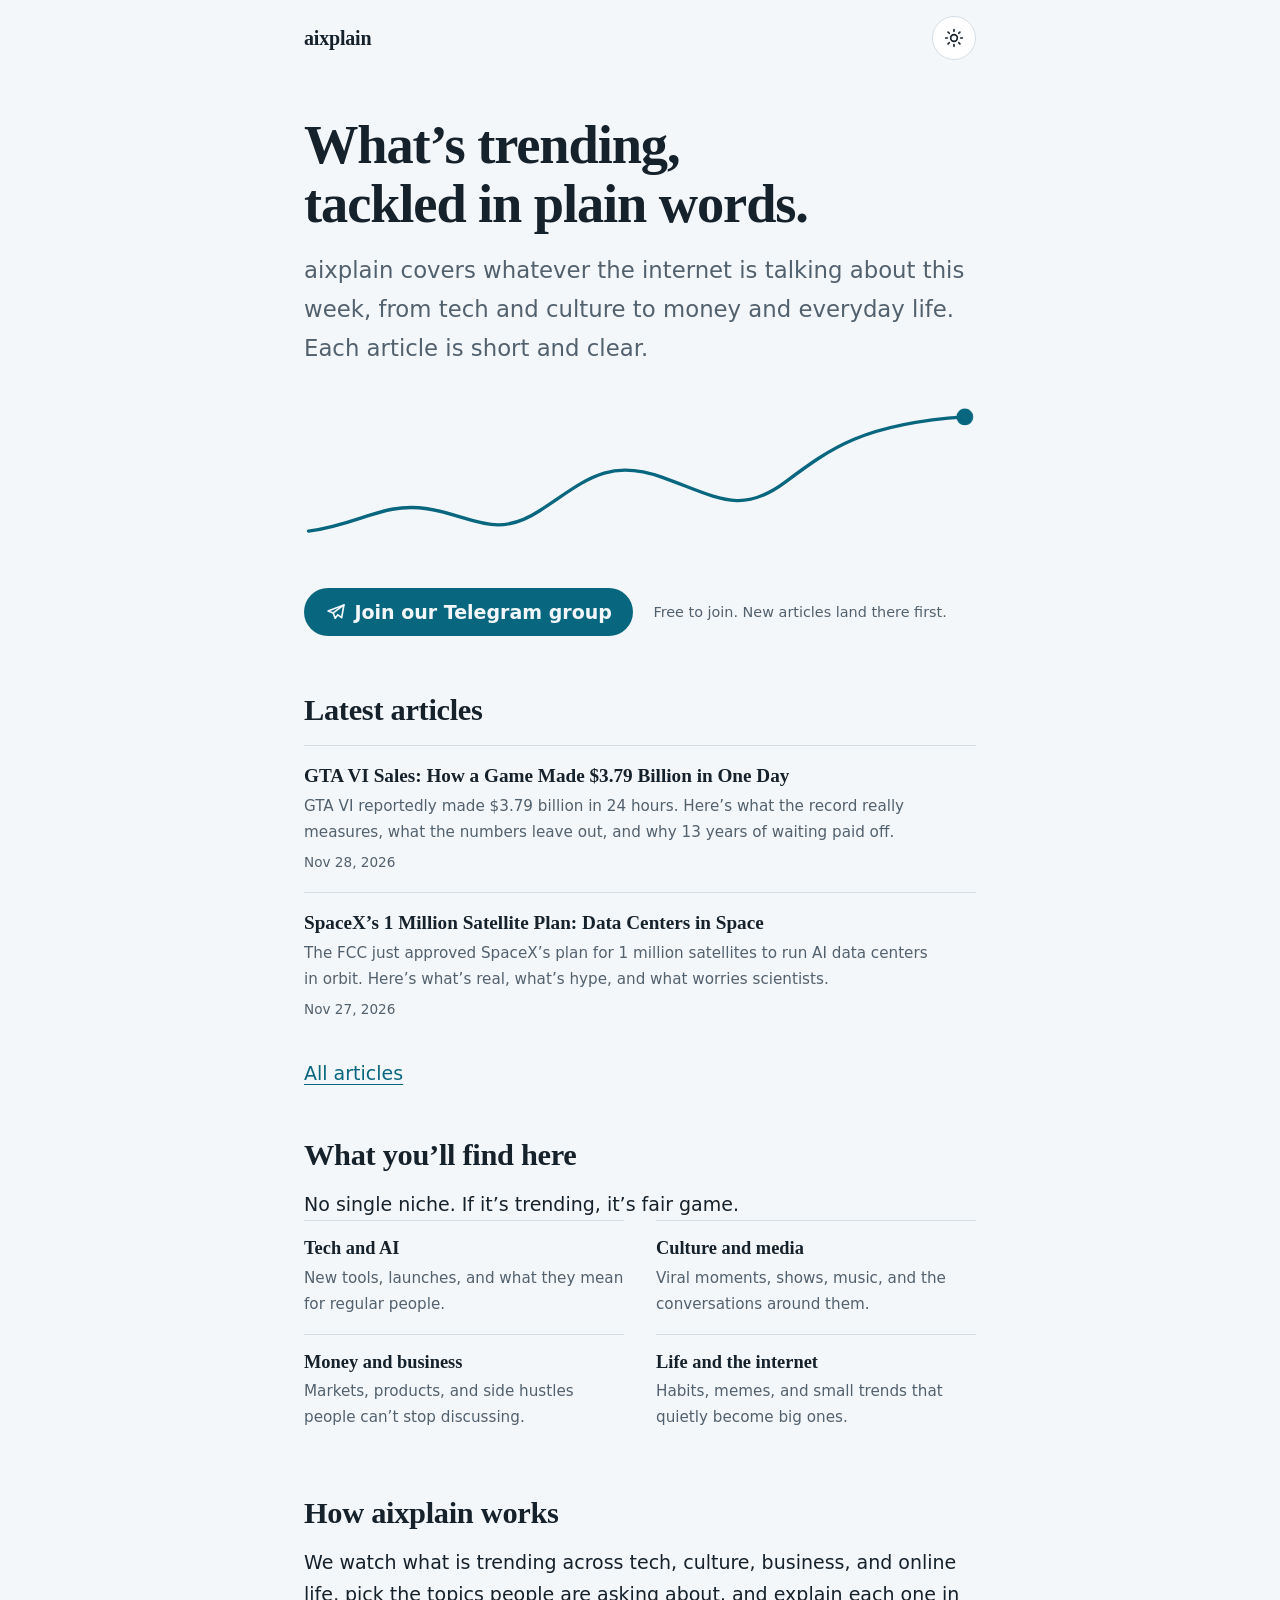
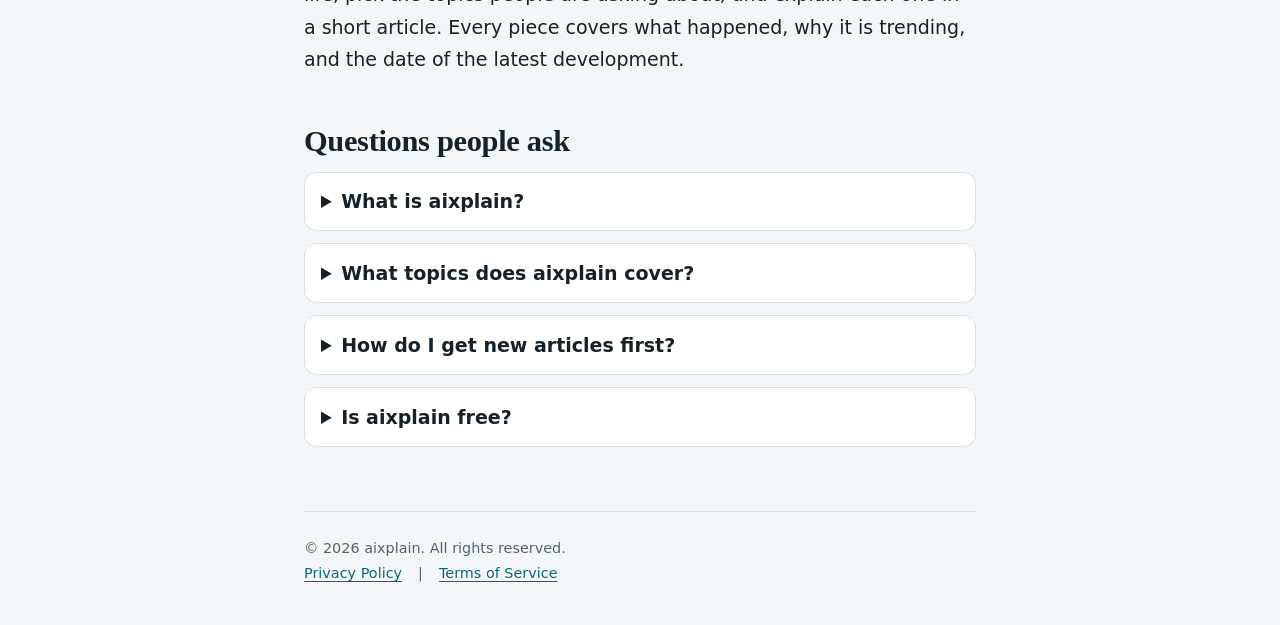
==== commit a5dea01b: "Added blogs 11-28-26" ====
--- a/index.html
+++ b/index.html
@@ -68,6 +68,7 @@
         document.documentElement.dataset.theme = t;
     } catch (e) {}
   </script>
+  <link rel="alternate" type="application/rss+xml" title="aixplain" href="https://aixplain.pages.dev/feed.xml" />
 </head>
 
 <body>
@@ -114,6 +115,25 @@
       </div>
     </section>
     
+    <!-- LATEST:START -->
+    <section aria-labelledby="latest-title">
+      <h2 id="latest-title">Latest articles</h2>
+      <ol class="posts">
+        <li>
+          <h3 class="post__title"><a href="/blogs/2026/gta-vi-sales-how-a-game-made-3-79-billion-in-one-day">GTA VI Sales: How a Game Made $3.79 Billion in One Day</a></h3>
+          <p class="post__desc">GTA VI reportedly made $3.79 billion in 24 hours. Here’s what the record really measures, what the numbers leave out, and why 13 years of waiting paid off.</p>
+          <p class="post__meta"><time datetime="2026-11-28">Nov 28, 2026</time></p>
+        </li>
+        <li>
+          <h3 class="post__title"><a href="/blogs/2026/spacexs-1-million-satellite-plan-data-centers-in-space">SpaceX’s 1 Million Satellite Plan: Data Centers in Space</a></h3>
+          <p class="post__desc">The FCC just approved SpaceX’s plan for 1 million satellites to run AI data centers in orbit. Here’s what’s real, what’s hype, and what worries scientists.</p>
+          <p class="post__meta"><time datetime="2026-11-27">Nov 27, 2026</time></p>
+        </li>
+      </ol>
+      <p><a href="/blogs/">All articles</a></p>
+    </section>
+    <!-- LATEST:END -->
+
     <section aria-labelledby="topics-title">
       <h2 id="topics-title">What you’ll find here</h2>
       <p>No single niche. If it’s trending, it’s fair game.</p>
--- a/css/index.css
+++ b/css/index.css
@@ -119,4 +119,45 @@
 main details p {
   padding: 0 1rem 1rem;
   margin: 0;
+}
+
+/* Article lists (home + /blogs/) */
+.posts {
+  list-style: none;
+  padding: 0;
+  max-width: none;
+  margin-top: 1rem;
+}
+
+.posts li {
+  margin: 0;
+  padding: 1.1rem 0;
+  border-top: 1px solid var(--border);
+}
+
+.post__title {
+  margin: 0;
+  font: 700 1.2rem/1.3 var(--font-head);
+}
+
+.post__title a {
+  color: var(--text);
+  text-decoration: none;
+}
+
+.post__title a:hover {
+  color: var(--accent);
+  text-decoration: underline;
+}
+
+.post__desc {
+  margin-top: 0.35rem;
+  color: var(--muted);
+  font-size: 0.95rem;
+}
+
+.post__meta {
+  margin-top: 0.35rem;
+  color: var(--muted);
+  font-size: 0.85rem;
 }
